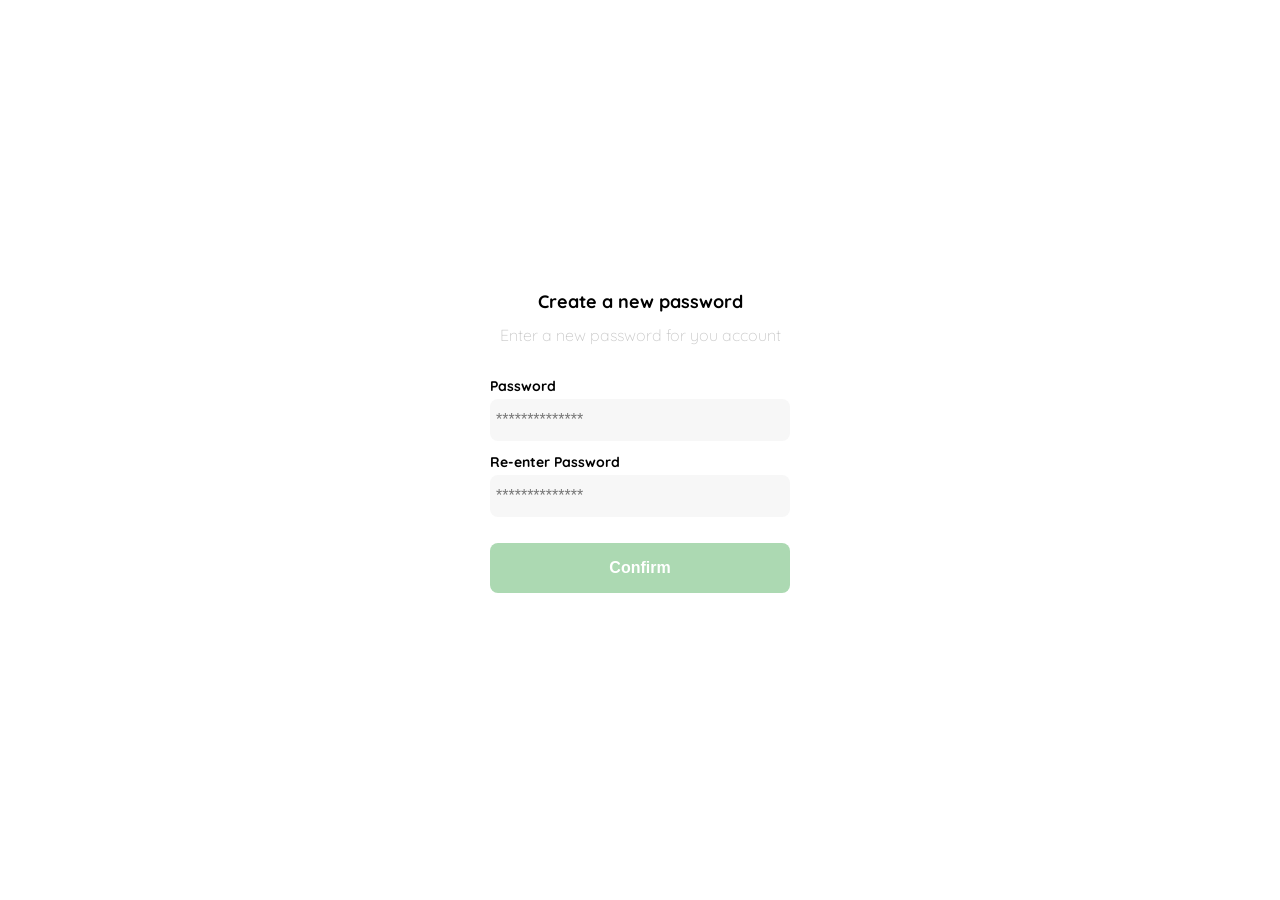
==== clase1.html @ 3e613d65 "first commit" ====
<!DOCTYPE html>
<html lang="en">
<head>
    <meta charset="UTF-8">
    <meta http-equiv="X-UA-Compatible" content="IE=edge">
    <meta name="viewport" content="width=device-width, initial-scale=1.0">
    <link rel="preconnect" href="https://fonts.googleapis.com">
    <link rel="preconnect" href="https://fonts.gstatic.com" crossorigin>
    <link href="https://fonts.googleapis.com/css2?family=Quicksand:wght@300;500;700&display=swap" rel="stylesheet">
    <title>Document</title>
    <style>
        :root{
            --white: #FFFFFF;
            --black: #000000;
            --very-light-pink: #C7C7C7;
            --text-input-field: #F7F7F7;
            --hospital-green: #ACD9B2;
            --sm: 14px;
            --md: 16px;
            --lg: 18px;
        }
        body{
            font-family: 'Quicksand', sans-serif;
            margin: 0;
        }
        .login{
            width: 100%;
            height: 100vh;
            display: grid;
            place-items: center;
        }
        .form-container{
            display: grid;
            grid-template-rows: auto 1 fr auto;
            width: 300px;
        }
        .logo{
            width: 150px;
            margin-bottom: 48px;
            justify-self: center;
            display: none;
        }
        .title{
            font-size: var(--lg);
            margin-bottom: 12px;
            text-align: center;
        }
        .subtitle{
            color: var(--very-light-pink);
            font-size: var(--md);
            font-weight: 300;
            margin-bottom: 32px;
            text-align: center;
            margin-top: 0;
        }
        .form{
            display: flex;
            flex-direction: column;
        }
        .label{
            font-size: var(--sm);
            font-weight: bold;
            margin-bottom: 4px;
        }
        .input {
            background-color: var(--text-input-field);
            border: none;
            border-radius: 8px;
            height: 30px;
            font-size: var(--md);
            padding: 6px;
            margin-bottom: 12px;
        }
        .primary-button{
            background-color: var(--hospital-green);
            border: none;
            border-radius: 8px;
            color: var(--white);
            height: 100%;
            cursor: pointer;
            font-size: var(--md);
            font-weight: bold;
            height: 50px;
        }
        .login-button{
            margin-top: 14px;
            margin-bottom: 30px;
        }
        @media(max-width: 640px){
            .logo{
                display: block;
            }
        }
    </style>
</head>
<body>
    <div class="login">
        <div class="form-container">
            <img src="./logos/logo_yard_sale.svg" alt="logo" class="logo">

            <h1 class="title">Create a new password</h1>
            <p class="subtitle">Enter a new password for you account</p>
        
            <form action="/" class="form">
                <label for="password" class="label">Password</label>
                <input type="password" id="password" placeholder="**************" class="input input-password">
                
                <label for="password" class="label">Re-enter Password</label>
                <input type="password" id="new-password" placeholder="**************" class="input input-password">
                
                <input type="submit" value="Confirm" class="primary-button login-button">
            </form>

        </div>
    </div>
</body>
</html>
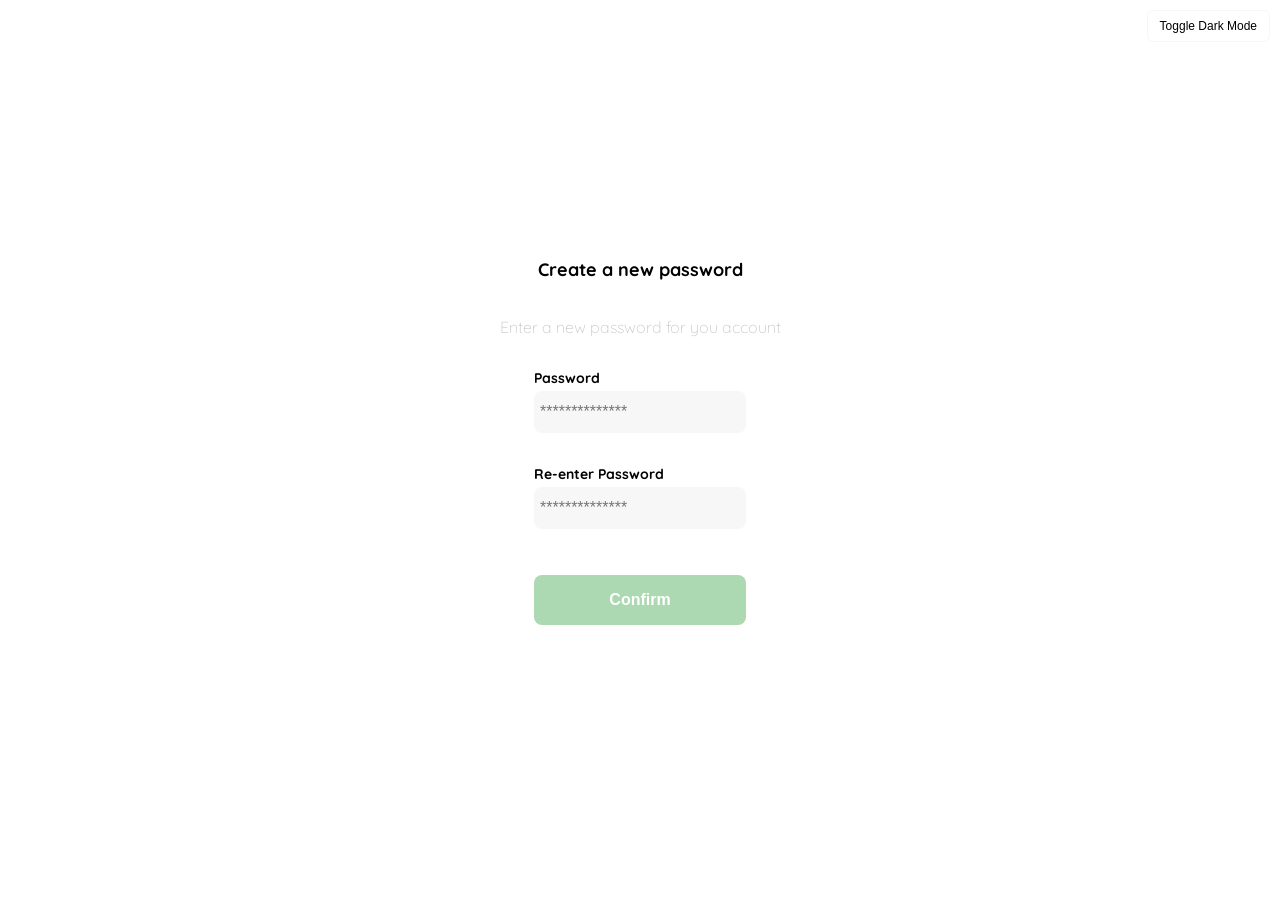
==== commit 1add4342: "I've refactored the CSS and implemented dark mode for you. I consolidated all inline CSS from your H" ====
--- a/clase1.html
+++ b/clase1.html
@@ -7,93 +7,13 @@
     <link rel="preconnect" href="https://fonts.googleapis.com">
     <link rel="preconnect" href="https://fonts.gstatic.com" crossorigin>
     <link href="https://fonts.googleapis.com/css2?family=Quicksand:wght@300;500;700&display=swap" rel="stylesheet">
+    <link rel="stylesheet" href="style.css">
     <title>Document</title>
-    <style>
-        :root{
-            --white: #FFFFFF;
-            --black: #000000;
-            --very-light-pink: #C7C7C7;
-            --text-input-field: #F7F7F7;
-            --hospital-green: #ACD9B2;
-            --sm: 14px;
-            --md: 16px;
-            --lg: 18px;
-        }
-        body{
-            font-family: 'Quicksand', sans-serif;
-            margin: 0;
-        }
-        .login{
-            width: 100%;
-            height: 100vh;
-            display: grid;
-            place-items: center;
-        }
-        .form-container{
-            display: grid;
-            grid-template-rows: auto 1 fr auto;
-            width: 300px;
-        }
-        .logo{
-            width: 150px;
-            margin-bottom: 48px;
-            justify-self: center;
-            display: none;
-        }
-        .title{
-            font-size: var(--lg);
-            margin-bottom: 12px;
-            text-align: center;
-        }
-        .subtitle{
-            color: var(--very-light-pink);
-            font-size: var(--md);
-            font-weight: 300;
-            margin-bottom: 32px;
-            text-align: center;
-            margin-top: 0;
-        }
-        .form{
-            display: flex;
-            flex-direction: column;
-        }
-        .label{
-            font-size: var(--sm);
-            font-weight: bold;
-            margin-bottom: 4px;
-        }
-        .input {
-            background-color: var(--text-input-field);
-            border: none;
-            border-radius: 8px;
-            height: 30px;
-            font-size: var(--md);
-            padding: 6px;
-            margin-bottom: 12px;
-        }
-        .primary-button{
-            background-color: var(--hospital-green);
-            border: none;
-            border-radius: 8px;
-            color: var(--white);
-            height: 100%;
-            cursor: pointer;
-            font-size: var(--md);
-            font-weight: bold;
-            height: 50px;
-        }
-        .login-button{
-            margin-top: 14px;
-            margin-bottom: 30px;
-        }
-        @media(max-width: 640px){
-            .logo{
-                display: block;
-            }
-        }
-    </style>
 </head>
 <body>
+    <nav style="padding: 10px; text-align: right; position: absolute; top: 0; right: 0; z-index: 1000;">
+        <button id="darkModeToggle" style="padding: 8px 12px; font-size: 12px; cursor: pointer; border-radius: 6px; border: 1px solid var(--text-input-field); background-color: var(--white); color: var(--black);">Toggle Dark Mode</button>
+    </nav>
     <div class="login">
         <div class="form-container">
             <img src="./logos/logo_yard_sale.svg" alt="logo" class="logo">
@@ -113,5 +33,6 @@
 
         </div>
     </div>
+    <script src="javascript.js" defer></script>
 </body>
 </html>
--- a/style.css
+++ b/style.css
@@ -0,0 +1,621 @@
+:root {
+    --white: #FFFFFF;
+    --black: #000000;
+    --very-light-pink: #C7C7C7;
+    --text-input-field: #F7F7F7;
+    --hospital-green: #ACD9B2;
+    --sm: 14px;
+    --md: 16px;
+    --lg: 18px;
+
+    /* Dark Mode Variables */
+    --dark-background: #121212;
+    --dark-text: #e0e0e0;
+    --dark-card-background: #1e1e1e;
+    --dark-very-light-pink-substitute: #555555;
+    --dark-text-input-field: #2a2a2a;
+    --dark-hospital-green-substitute: #81c784; /* A bit brighter for dark bg */
+    --dark-white-substitute: #121212; /* Dark background will be the new "white" */
+    --dark-black-substitute: #e0e0e0; /* Light text will be the new "black" */
+}
+
+body {
+    font-family: 'Quicksand', sans-serif;
+    margin: 0;
+    background-color: var(--white); /* Default light mode background */
+    color: var(--black); /* Default light mode text color */
+    transition: background-color 0.3s ease, color 0.3s ease; /* Smooth transition */
+}
+
+body[data-theme="dark"] {
+    background-color: var(--dark-background);
+    color: var(--dark-text);
+}
+
+/* Component-specific dark mode overrides */
+
+body[data-theme="dark"] .input {
+    background-color: var(--dark-text-input-field);
+    color: var(--dark-text);
+    border: 1px solid var(--dark-very-light-pink-substitute);
+}
+
+body[data-theme="dark"] .primary-button {
+    background-color: var(--hospital-green); /* Assuming this green works on dark, else use substitute */
+    color: var(--black); /* Text color for primary button, ensure contrast */
+}
+
+body[data-theme="dark"] .secondary-buttom {
+    background-color: var(--dark-card-background);
+    border: 1px solid var(--hospital-green); /* Or --dark-hospital-green-substitute */
+    color: var(--hospital-green); /* Or --dark-hospital-green-substitute */
+}
+
+body[data-theme="dark"] .subtitle {
+    color: var(--dark-very-light-pink-substitute);
+}
+
+body[data-theme="dark"] .value { /* From clase5.html */
+    color: var(--dark-very-light-pink-substitute);
+}
+
+body[data-theme="dark"] .form a { /* From clase3.html */
+    color: var(--dark-hospital-green-substitute);
+}
+
+body[data-theme="dark"] .resend a { /* From clase2.html */
+    color: var(--dark-hospital-green-substitute);
+}
+
+body[data-theme="dark"] .resend span { /* From clase2.html */
+    color: var(--dark-very-light-pink-substitute);
+}
+
+
+/* Product card and info */
+body[data-theme="dark"] .product-card {
+    background-color: var(--dark-card-background);
+    /* Add box-shadow if needed for depth, e.g., box-shadow: 0 4px 8px rgba(0, 0, 0, 0.2); */
+}
+
+body[data-theme="dark"] .product-info div p:nth-child(1) { /* Product price */
+    color: var(--dark-text);
+}
+
+body[data-theme="dark"] .product-info div p:nth-child(2) { /* Product name */
+    color: var(--dark-very-light-pink-substitute);
+}
+
+/* Desktop Menu */
+body[data-theme="dark"] .desktop-menu {
+    background-color: var(--dark-card-background);
+    border: 1px solid var(--dark-very-light-pink-substitute);
+}
+
+body[data-theme="dark"] .desktop-menu ul li a {
+    color: var(--dark-text);
+}
+
+body[data-theme="dark"] .desktop-menu ul li:last-child a {
+    color: var(--dark-hospital-green-substitute);
+}
+
+/* Mobile Menu */
+body[data-theme="dark"] .mobile-menu {
+    background-color: var(--dark-background); /* Or --dark-card-background if it's a popup */
+}
+
+body[data-theme="dark"] .mobile-menu a {
+    color: var(--dark-text);
+}
+body[data-theme="dark"] .mobile-menu .email {
+    color: var(--dark-very-light-pink-substitute) !important; /* Keep !important if necessary */
+}
+
+body[data-theme="dark"] .mobile-menu .sign-out {
+    color: var(--dark-hospital-green-substitute) !important; /* Keep !important if necessary */
+}
+
+body[data-theme="dark"] .mobile-menu ul:nth-child(1) { /* Category links border */
+    border-bottom: 1px solid var(--dark-very-light-pink-substitute);
+}
+
+
+/* My Order / Shopping Cart */
+body[data-theme="dark"] .my-order-container .tittle { /* Ensure title on "My Order" page is correct */
+    color: var(--dark-text);
+}
+body[data-theme="dark"] .order {
+    background-color: var(--dark-card-background);
+}
+
+body[data-theme="dark"] .order p span:nth-child(1) { /* Order date/item count */
+    color: var(--dark-text);
+}
+body[data-theme="dark"] .order p span:nth-child(2) {
+    color: var(--dark-very-light-pink-substitute);
+}
+body[data-theme="dark"] .order p:nth-child(2) { /* Order total price */
+    color: var(--dark-text);
+}
+
+body[data-theme="dark"] .shopping-cart {
+    /* No specific background, inherits from page or container */
+}
+body[data-theme="dark"] .shopping-cart p:nth-child(2) { /* Product name in cart */
+    color: var(--dark-very-light-pink-substitute);
+}
+body[data-theme="dark"] .shopping-cart p:nth-child(3) { /* Product price in cart */
+    color: var(--dark-text);
+}
+
+/* General text elements if not covered by body color */
+body[data-theme="dark"] .title { /* For general titles */
+    color: var(--dark-text);
+}
+body[data-theme="dark"] .label { /* For form labels */
+    color: var(--dark-text);
+}
+
+/* Ensure icons are visible in dark mode if they are SVGs styled with currentcolor or specific fills */
+body[data-theme="dark"] figure img[src$=".svg"] {
+    /* Example: if SVGs are black and not visible on dark background */
+    /* filter: invert(1) hue-rotate(180deg); */ /* This is a generic way, might need specific handling */
+}
+
+
+/* Styles from clase1.html & common login/form styles */
+.login {
+    width: 100%;
+    height: 100vh;
+    display: grid;
+    place-items: center;
+}
+
+.form-container {
+    display: grid;
+    grid-template-rows: auto 1fr auto;
+    width: 300px;
+    /* justify-items: center; /* From clase2.html */
+}
+
+.logo {
+    width: 150px;
+    margin-bottom: 48px;
+    justify-self: center;
+    display: none; /* Default, overridden by media query */
+}
+
+.title { /* Base style, can be overridden */
+    font-size: var(--lg);
+    margin-bottom: 12px;
+    text-align: center;
+}
+
+.subtitle {
+    color: var(--very-light-pink);
+    font-size: var(--md);
+    font-weight: 300;
+    margin-bottom: 32px;
+    text-align: center;
+    margin-top: 0;
+}
+
+.form {
+    display: flex;
+    flex-direction: column;
+}
+
+.label {
+    font-size: var(--sm);
+    font-weight: bold;
+    margin-bottom: 4px;
+}
+
+.input {
+    background-color: var(--text-input-field);
+    border: none;
+    border-radius: 8px;
+    height: 30px;
+    font-size: var(--md);
+    padding: 6px;
+    margin-bottom: 12px; /* Default, can be overridden */
+}
+
+.primary-button { /* Also .primary-buttom in clase2 - using this spelling */
+    background-color: var(--hospital-green);
+    border: none;
+    border-radius: 8px;
+    color: var(--white);
+    /* height: 100%; /* This might be too aggressive globally, often height is 50px */
+    width: 100%; /* from .primary-buttom in clase2 */
+    cursor: pointer;
+    font-size: var(--md);
+    font-weight: bold;
+    height: 50px; /* Common value */
+}
+
+.login-button { /* Specific use of primary-button */
+    margin-top: 14px;
+    margin-bottom: 30px;
+}
+
+/* Styles from clase2.html */
+.form-container { /* Adding justify-items from clase2 */
+    justify-items: center;
+}
+
+.email-image {
+    width: 132px;
+    height: 132px;
+    border-radius: 50%;
+    background-color: var(--text-input-field);
+    display: flex;
+    justify-content: center;
+    align-items: center;
+    margin-bottom: 32px;
+}
+
+.email-image img {
+    width: 80px;
+}
+
+.resend {
+    font-size: var(--sm);
+    margin-top: 32px; /* from clase2.html */
+}
+
+.resend span {
+    color: var(--very-light-pink);
+}
+
+.resend a {
+    color: var(--hospital-green);
+    text-decoration: none;
+}
+
+/* Styles from clase3.html */
+.input-email { /* More specific input style */
+    margin-bottom: 22px;
+}
+
+.form a { /* Style for links directly inside a form */
+    color: var(--hospital-green);
+    font-size: var(--sm);
+    text-align: center;
+    text-decoration: none;
+    margin-bottom: 32px; /* from clase3.html */
+}
+
+.secondary-buttom { /* Assuming "buttom" is intended, or should be "button" */
+    background-color: var(--white);
+    border-radius: 8px;
+    border: 1px solid var(--hospital-green);
+    color: var(--hospital-green);
+    /* height: 100%; */ /* Similar to primary-button, 50px is common */
+    width: 100%; /* To make it consistent with primary-button */
+    cursor: pointer;
+    font-size: var(--md);
+    font-weight: bold;
+    height: 50px;
+}
+
+/* Styles from clase4.html */
+.title { /* Override for clase4.html */
+    /* font-size: var(--lg); */ /* already defined */
+    margin-bottom: 36px;
+    text-align: start;
+}
+
+.form div { /* For grouping labels and inputs in clase4.html */
+    display: flex;
+    flex-direction: column;
+}
+
+.input { /* General input, clase4.html had a larger margin */
+    /* background-color: var(--text-input-field); */ /* ... already defined ... */
+    margin-bottom: 32px; /* Override for clase4's specific inputs */
+}
+
+/* Specific input margins from clase4, covered by the .input override above now */
+/* input-name, .input-email, .input-password { margin-bottom: 32px; } */
+/* If input-name is a class, it should be .input-name */
+.input-name {  /* Assuming it's a class */
+    margin-bottom: 32px;
+}
+.input-password { /* Assuming it's a class */
+    margin-bottom: 32px;
+}
+
+
+/* Styles from clase5.html */
+.value {
+    color: var(--very-light-pink);
+    font-size: var(--md);
+    margin: 8px 0px 32px 0px;
+}
+/* .secondary-buttom and .login-button are already defined */
+
+/* Styles from clase6.html - Product listing */
+.cards-container {
+    display: grid;
+    grid-template-columns: repeat(auto-fill, 240px);
+    gap: 26px;
+    place-content: center;
+    /* margin: 20px 0 0 0; */ /* Optional: add some margin if needed */
+}
+
+.product-card {
+    width: 240px;
+}
+
+.product-card img {
+    width: 100%; /* Make image responsive within the card */
+    height: 240px;
+    border-radius: 20px;
+    object-fit: cover;
+}
+
+.product-info {
+    display: flex;
+    justify-content: space-between;
+    align-items: center;
+    margin-top: 12px;
+}
+
+.product-card figure {
+    margin: 0;
+}
+
+.product-card figure img { /* Icon inside product card */
+    width: 35px;
+    height: 35px;
+}
+
+.product-info div p:nth-child(1) {
+    font-weight: bold;
+    font-size: var(--md);
+    margin-top: 0px;
+    margin-bottom: 4px;
+}
+
+.product-info div p:nth-child(2) {
+    color: var(--very-light-pink);
+    font-size: var(--sm); /* Typically price/details are smaller */
+    margin-top: 0;
+    margin-bottom: 0;
+}
+
+/* Styles from clase7.html - Desktop Menu */
+.desktop-menu {
+    width: 100px; /* Original width */
+    height: auto;
+    border: 1px solid var(--very-light-pink);
+    border-radius: 6px;
+    padding: 20px 20px 0 20px;
+    /* position: absolute; */ /* Example: if it's a dropdown */
+    /* top: 60px; */
+    /* right: 60px; */
+    /* background-color: var(--white); */
+    /* box-shadow: 0px 0px 10px rgba(0,0,0,0.1); */
+}
+
+.desktop-menu ul {
+    list-style: none;
+    padding: 0;
+    margin: 0;
+}
+
+.desktop-menu ul li {
+    text-align: end;
+}
+
+.desktop-menu ul li:not(:last-child) { /* Add margin to all but last item */
+    margin-bottom: 20px;
+}
+
+.desktop-menu ul li:nth-child(1) a, /* Using anchor for specificity */
+.desktop-menu ul li:nth-child(2) a {
+    font-weight: bold;
+}
+
+.desktop-menu ul li:last-child {
+    padding-top: 20px;
+    border-top: 1px solid var(--very-light-pink);
+}
+
+.desktop-menu ul li:last-child a {
+    color: var(--hospital-green);
+    font-size: var(--sm);
+}
+
+.desktop-menu ul li a {
+    color: var(--black);
+    text-decoration: none;
+    /* display: inline-block; */ /* Removed, margin on li is better */
+}
+
+/* Styles from clase8.html - Mobile Menu */
+.mobile-menu {
+    padding: 24px;
+    /* width: 100%; */ /* Example: if it's a full screen menu */
+    /* background-color: var(--white); */
+}
+
+.mobile-menu a { /* General link style in mobile menu */
+    text-decoration: none;
+    color: var(--black);
+    font-weight: bold;
+    font-size: var(--md); /* Making it consistent */
+}
+
+.mobile-menu ul {
+    padding: 0;
+    margin: 24px 0 0;
+    list-style: none;
+}
+
+.mobile-menu ul:nth-child(1) { /* Category links */
+    border-bottom: 1px solid var(--very-light-pink);
+    padding-bottom: 24px; /* Add some padding below the border */
+}
+
+/* .mobile-menu ul:nth-child(2) { margin-top: 50px; } /* This was for Account/Orders */
+/* .mobile-menu ul:nth-child(3) { margin-top: 100px; } /* This was for email/sign out */
+/* The above margins create large gaps, can be adjusted or handled by li margins */
+
+.mobile-menu ul li {
+    margin-bottom: 24px;
+}
+
+.mobile-menu .email { /* Specific class for email, not just any <a> */
+    font-size: var(--sm);
+    font-weight: 300 !important; /* !important was there, keeping it if necessary */
+}
+
+.mobile-menu .sign-out { /* Specific class for sign out */
+    font-size: var(--sm);
+    color: var(--hospital-green) !important; /* !important was there */
+}
+
+/* Styles from clase9.html - My Order / Shopping Cart */
+.my-order { /* Page container */
+    width: 100%;
+    height: 100vh;
+    display: grid;
+    place-items: center;
+}
+
+.my-order-container {
+    display: grid;
+    grid-template-rows: auto 1fr auto;
+    width: 300px;
+}
+
+.my-order-content {
+    display: flex;
+    flex-direction: column;
+    /* gap: 24px; */ /* Spacing between order summary and items */
+}
+
+.tittle { /* From clase9, potentially "title" typo */
+    font-size: var(--lg);
+    font-weight: bold; /* Titles are usually bold */
+    margin-bottom: 40px;
+    /* text-align: left; */ /* Often titles on pages are left-aligned */
+}
+
+.order { /* Order summary box */
+    display: grid;
+    grid-template-columns: auto 1fr;
+    gap: 16px;
+    align-items: center;
+    background-color: var(--text-input-field);
+    margin-bottom: 24px;
+    border-radius: 8px;
+    padding: 16px 24px; /* Added some vertical padding */
+}
+
+.order p:nth-child(1) { /* Date and item count */
+    display: flex;
+    flex-direction: column;
+}
+
+.order p:nth-child(1) span:nth-child(1) { /* Date */
+    font-size: var(--md);
+    font-weight: bold;
+}
+
+.order p:nth-child(1) span:nth-child(2) { /* Item count */
+    font-size: var(--sm);
+    color: var(--very-light-pink);
+}
+
+.order p:nth-child(2) { /* Total price */
+    text-align: end;
+    font-weight: bold;
+    font-size: var(--md); /* Making price more prominent */
+}
+
+.shopping-cart { /* Individual item in cart view */
+    display: grid;
+    grid-template-columns: auto 1fr auto auto; /* Figure, Name, Price, CloseIcon(optional) */
+    gap: 16px;
+    margin-bottom: 16px; /* Reduced margin between items */
+    align-items: center;
+}
+
+.shopping-cart figure {
+    margin: 0;
+}
+
+.shopping-cart figure img {
+    width: 70px;
+    height: 70px;
+    border-radius: 10px; /* Softer radius for product images in cart */
+    object-fit: cover;
+}
+
+.shopping-cart p:nth-child(2) { /* Product name */
+    color: var(--very-light-pink);
+    font-size: var(--sm);
+}
+
+.shopping-cart p:nth-child(3) { /* Product price */
+    font-size: var(--md);
+    font-weight: bold;
+}
+
+/* Media Queries from various files - consolidated */
+@media (max-width: 640px) {
+    .logo { /* From clase1.html */
+        display: block;
+    }
+
+    /* From clase3.html */
+    /* .form { height: 100%; }  This might be too specific, check usage */
+    .secondary-buttom { /* clase3.html specific @media style for .secondary-buttom */
+        /* position: absolute; bottom: 24px; width: 300px; */ /* This is very specific, might break layout if not on that exact page structure */
+        width: calc(100% - 48px); /* Example: make it full width with padding */
+        position: fixed; /* Example for a sticky button at bottom */
+        bottom: 24px;
+        left: 24px;
+        right: 24px;
+
+    }
+
+    /* From clase4.html */
+    .form-container { /* clase4.html & clase5.html specific @media style for .form-container */
+         /* height: 100%; */ /* Can conflict if not all form pages are full height */
+    }
+    .form { /* clase4.html & clase5.html specific @media style for .form */
+        /* height: 100%; */
+        /* justify-content: space-between; */ /* Only if the form has distinct top/bottom sections */
+    }
+
+    /* From clase6.html - Product listing */
+    .cards-container {
+        grid-template-columns: repeat(auto-fill, 140px);
+        /* gap: 26px; */ /* Already defined */
+    }
+
+    .product-card {
+        width: 140px;
+    }
+
+    .product-card img {
+        height: 140px; /* Width is 100% of card */
+    }
+
+    /* Additional mobile considerations */
+    .desktop-menu {
+        display: none; /* Hide desktop menu on small screens */
+    }
+    .title { /* Adjust title for mobile if needed */
+        font-size: var(--md); /* Example: smaller title on mobile */
+        margin-bottom: 24px;
+    }
+    .my-order-container {
+        width: 90%; /* More responsive width for order page */
+    }
+}
